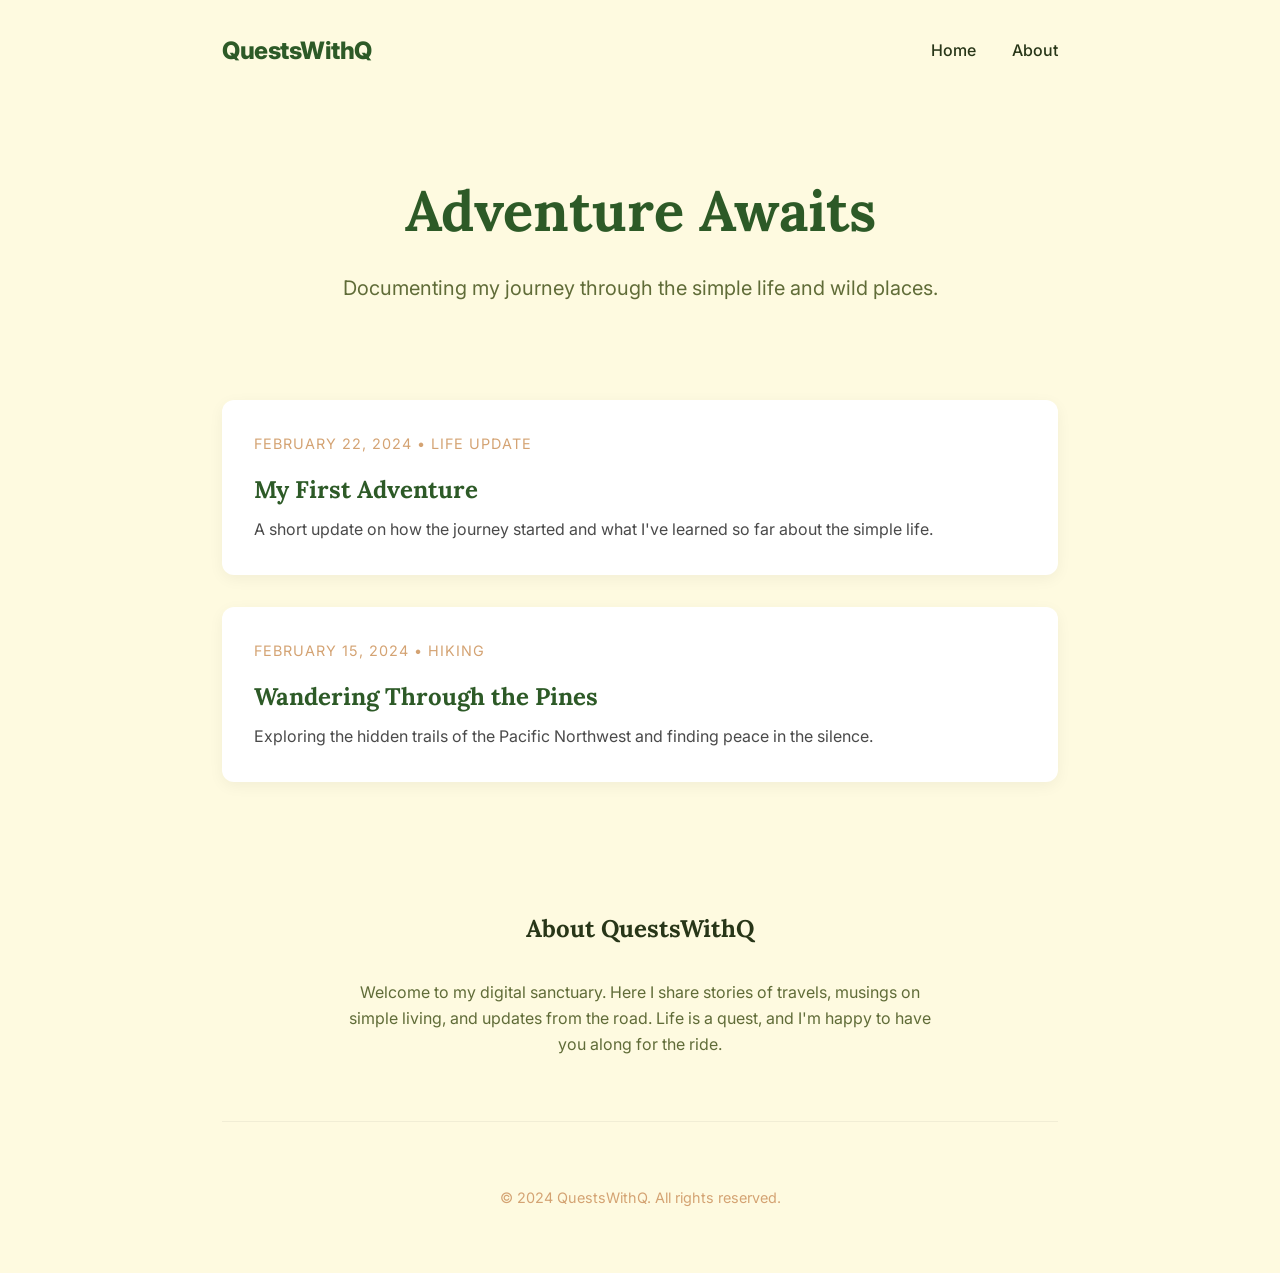
==== index.html @ 30cc7675 "initial commit" ====
<!DOCTYPE html>
<html lang="en">

<head>
    <meta charset="UTF-8">
    <meta name="viewport" content="width=device-width, initial-scale=1.0">
    <title>QuestsWithQ - My Travel Adventures</title>
    <link rel="stylesheet" href="style.css">
    <link rel="preconnect" href="https://fonts.googleapis.com">
    <link rel="preconnect" href="https://fonts.gstatic.com" crossorigin>
    <link
        href="https://fonts.googleapis.com/css2?family=Inter:wght@400;500;700;800&family=Lora:ital,wght@0,400;0,700;1,400&display=swap"
        rel="stylesheet">
</head>

<body>
    <div class="container">
        <nav>
            <a href="index.html" class="logo">QuestsWithQ</a>
            <div class="nav-links">
                <a href="index.html">Home</a>
                <a href="#about">About</a>
            </div>
        </nav>

        <header class="hero">
            <h1>Adventure Awaits</h1>
            <p>Documenting my journey through the simple life and wild places.</p>
        </header>

        <main>
            <div id="post-list" class="post-list">
                <!-- Posts are listed here. They are also loaded dynamically via app.js -->
                <a href="post.html?slug=first-adventure" class="post-card">
                    <div class="post-meta">February 22, 2024 &bull; Life Update</div>
                    <h2>My First Adventure</h2>
                    <p class="post-excerpt">A short update on how the journey started and what I've learned so far about
                        the simple life.</p>
                </a>

                <a href="post.html?slug=pines" class="post-card">
                    <div class="post-meta">February 15, 2024 &bull; Hiking</div>
                    <h2>Wandering Through the Pines</h2>
                    <p class="post-excerpt">Exploring the hidden trails of the Pacific Northwest and finding peace in
                        the silence.</p>
                </a>
            </div>
        </main>

        <section id="about" style="padding: 4rem 0; text-align: center;">
            <h2 style="margin-bottom: 2rem;">About QuestsWithQ</h2>
            <p style="max-width: 600px; margin: 0 auto; color: #606c38;">
                Welcome to my digital sanctuary. Here I share stories of travels,
                musings on simple living, and updates from the road. Life is a quest,
                and I'm happy to have you along for the ride.
            </p>
        </section>

        <footer>
            <p>&copy; 2024 QuestsWithQ. All rights reserved.</p>
        </footer>
    </div>

    <script src="app.js"></script>
</body>

</html>
---- style.css ----
:root {
    --primary: #2d5a27; /* Forest Green */
    --secondary: #d4a373; /* Warm Sand */
    --accent: #bc6c25; /* Earthy Amber */
    --bg: #fefae0; /* Creamy Paper */
    --text: #283618; /* Deep Bark */
    --white: #ffffff;
    --shadow: 0 4px 15px rgba(0, 0, 0, 0.05);
}

* {
    margin: 0;
    padding: 0;
    box-sizing: border-box;
}

body {
    font-family: 'Inter', -apple-system, BlinkMacSystemFont, "Segoe UI", Roboto, sans-serif;
    background-color: var(--bg);
    color: var(--text);
    line-height: 1.6;
    overflow-x: hidden;
}

h1, h2, h3, h4 {
    font-family: 'Lora', serif;
    font-weight: 700;
}

.container {
    max-width: 900px;
    margin: 0 auto;
    padding: 0 2rem;
}

/* Navbar */
nav {
    padding: 2rem 0;
    display: flex;
    justify-content: space-between;
    align-items: center;
}

.logo {
    font-size: 1.5rem;
    font-weight: 800;
    color: var(--primary);
    text-decoration: none;
    letter-spacing: -0.5px;
}

.nav-links a {
    text-decoration: none;
    color: var(--text);
    margin-left: 2rem;
    font-weight: 500;
    transition: color 0.3s ease;
}

.nav-links a:hover {
    color: var(--accent);
}

/* Hero Section */
.hero {
    padding: 4rem 0 6rem;
    text-align: center;
}

.hero h1 {
    font-size: 3.5rem;
    margin-bottom: 1rem;
    color: var(--primary);
}

.hero p {
    font-size: 1.25rem;
    color: #606c38;
}

/* Post Listings */
.post-list {
    display: grid;
    gap: 2rem;
    margin-bottom: 4rem;
}

.post-card {
    background: var(--white);
    padding: 2rem;
    border-radius: 12px;
    box-shadow: var(--shadow);
    transition: transform 0.3s ease, box-shadow 0.3s ease;
    text-decoration: none;
    color: inherit;
    display: block;
}

.post-card:hover {
    transform: translateY(-5px);
    box-shadow: 0 8px 25px rgba(0, 0, 0, 0.1);
}

.post-card h2 {
    margin-bottom: 0.5rem;
    color: var(--primary);
}

.post-meta {
    font-size: 0.9rem;
    color: var(--secondary);
    margin-bottom: 1rem;
    text-transform: uppercase;
    letter-spacing: 1px;
}

.post-excerpt {
    color: #4a4a4a;
}

/* Content Rendering */
.post-content {
    background: var(--white);
    padding: 4rem;
    border-radius: 12px;
    box-shadow: var(--shadow);
    margin: 2rem 0 5rem;
}

.post-content h1 {
    margin-bottom: 2rem;
    font-size: 2.5rem;
    color: var(--primary);
}

.post-content img {
    max-width: 100%;
    border-radius: 8px;
    margin: 2rem 0;
}

.post-content p {
    margin-bottom: 1.5rem;
    font-size: 1.1rem;
}

/* Footer */
footer {
    padding: 4rem 0;
    text-align: center;
    border-top: 1px solid rgba(0, 0, 0, 0.05);
    color: var(--secondary);
    font-size: 0.9rem;
}
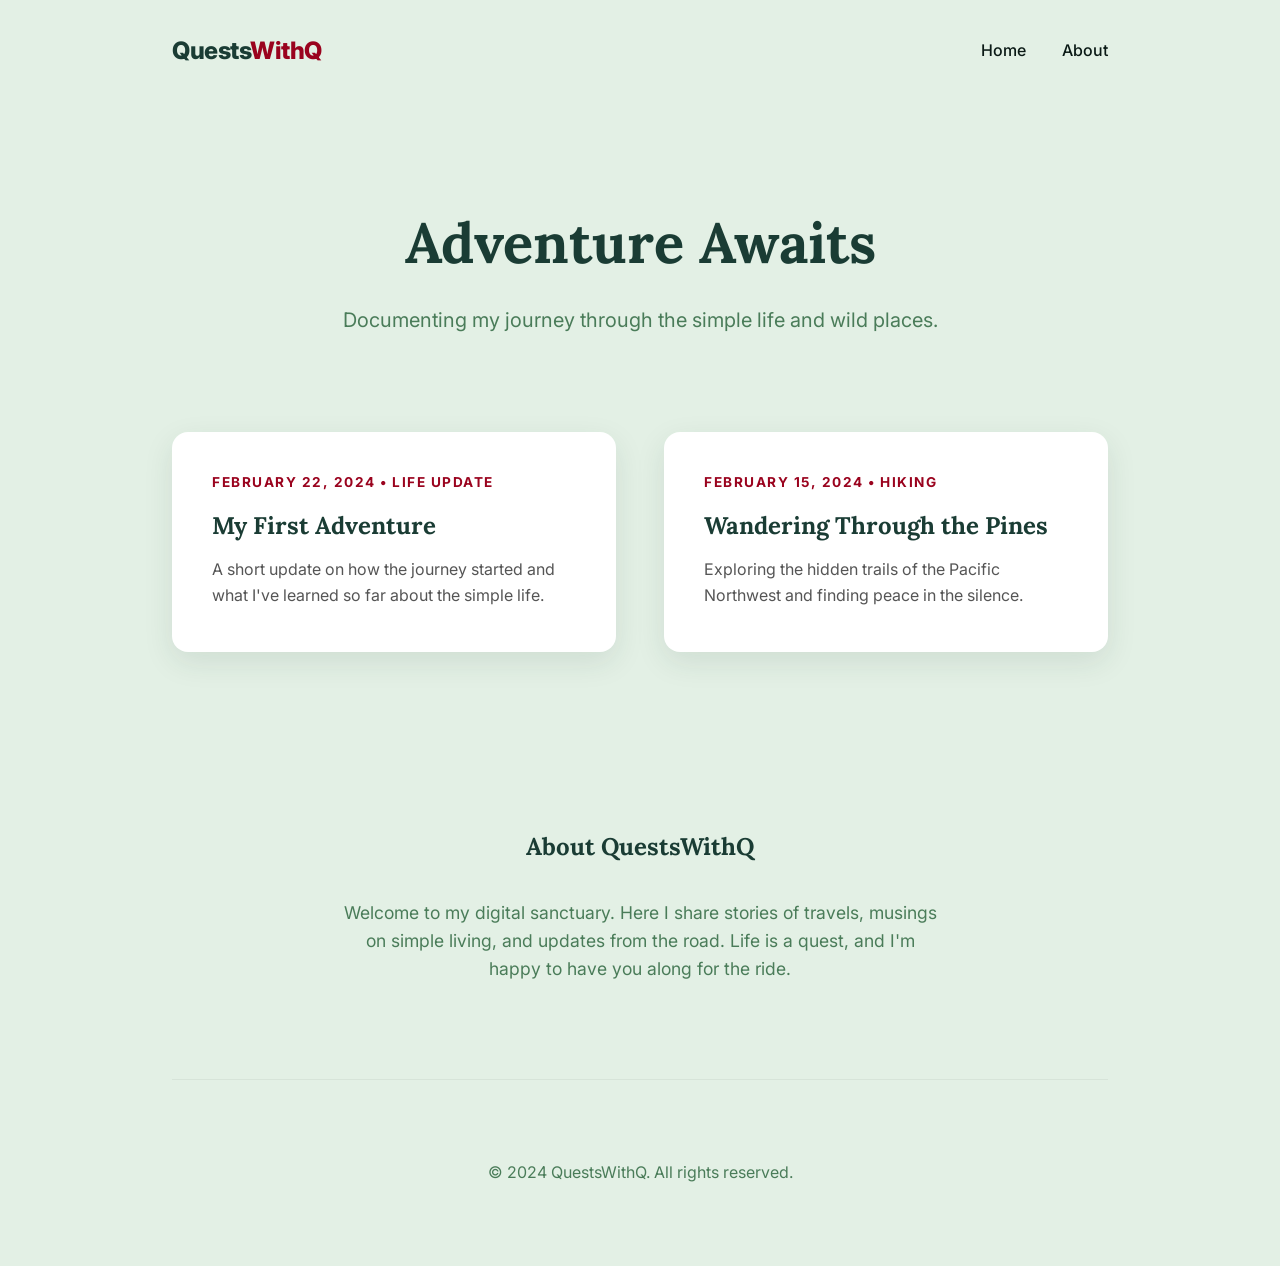
==== commit 3c6fcfcf: "Background update" ====
--- a/index.html
+++ b/index.html
@@ -16,7 +16,7 @@
 <body>
     <div class="container">
         <nav>
-            <a href="index.html" class="logo">QuestsWithQ</a>
+            <a href="index.html" class="logo">Quests<span>WithQ</span></a>
             <div class="nav-links">
                 <a href="index.html">Home</a>
                 <a href="#about">About</a>
@@ -30,16 +30,16 @@
 
         <main>
             <div id="post-list" class="post-list">
-                <!-- Posts are listed here. They are also loaded dynamically via app.js -->
+                <!-- Posts are listed here -->
                 <a href="post.html?slug=first-adventure" class="post-card">
-                    <div class="post-meta">February 22, 2024 &bull; Life Update</div>
+                    <span class="post-meta">Life Update</span>
                     <h2>My First Adventure</h2>
                     <p class="post-excerpt">A short update on how the journey started and what I've learned so far about
                         the simple life.</p>
                 </a>
 
                 <a href="post.html?slug=pines" class="post-card">
-                    <div class="post-meta">February 15, 2024 &bull; Hiking</div>
+                    <span class="post-meta">Hiking</span>
                     <h2>Wandering Through the Pines</h2>
                     <p class="post-excerpt">Exploring the hidden trails of the Pacific Northwest and finding peace in
                         the silence.</p>
@@ -47,9 +47,9 @@
             </div>
         </main>
 
-        <section id="about" style="padding: 4rem 0; text-align: center;">
+        <section id="about" style="padding: 6rem 0; text-align: center;">
             <h2 style="margin-bottom: 2rem;">About QuestsWithQ</h2>
-            <p style="max-width: 600px; margin: 0 auto; color: #606c38;">
+            <p style="max-width: 600px; margin: 0 auto; color: var(--secondary); font-size: 1.1rem;">
                 Welcome to my digital sanctuary. Here I share stories of travels,
                 musings on simple living, and updates from the road. Life is a quest,
                 and I'm happy to have you along for the ride.
@@ -57,7 +57,9 @@
         </section>
 
         <footer>
-            <p>&copy; 2024 QuestsWithQ. All rights reserved.</p>
+            <div class="container">
+                <p>&copy; 2024 QuestsWithQ. All rights reserved.</p>
+            </div>
         </footer>
     </div>
 
--- a/style.css
+++ b/style.css
@@ -1,11 +1,16 @@
 :root {
-    --primary: #2d5a27; /* Forest Green */
-    --secondary: #d4a373; /* Warm Sand */
-    --accent: #bc6c25; /* Earthy Amber */
-    --bg: #fefae0; /* Creamy Paper */
-    --text: #283618; /* Deep Bark */
+    --primary: #1a3c34;
+    /* Deep Evergreen */
+    --secondary: #4a7c59;
+    /* Forest Sage */
+    --accent: #9a031e;
+    /* Vibrant Wine Red */
+    --bg: #e3f0e5;
+    /* Distinct Soft Sage */
+    --text: #0b1a16;
     --white: #ffffff;
-    --shadow: 0 4px 15px rgba(0, 0, 0, 0.05);
+    --shadow: 0 10px 30px rgba(26, 60, 52, 0.1);
+    --transition: all 0.3s ease;
 }
 
 * {
@@ -19,16 +24,19 @@
     background-color: var(--bg);
     color: var(--text);
     line-height: 1.6;
-    overflow-x: hidden;
 }
 
-h1, h2, h3, h4 {
+h1,
+h2,
+h3,
+h4 {
     font-family: 'Lora', serif;
     font-weight: 700;
+    color: var(--primary);
 }
 
 .container {
-    max-width: 900px;
+    max-width: 1000px;
     margin: 0 auto;
     padding: 0 2rem;
 }
@@ -49,6 +57,10 @@
     letter-spacing: -0.5px;
 }
 
+.logo span {
+    color: var(--accent);
+}
+
 .nav-links a {
     text-decoration: none;
     color: var(--text);
@@ -63,79 +75,84 @@
 
 /* Hero Section */
 .hero {
-    padding: 4rem 0 6rem;
+    padding: 6rem 0;
     text-align: center;
 }
 
 .hero h1 {
     font-size: 3.5rem;
     margin-bottom: 1rem;
-    color: var(--primary);
 }
 
 .hero p {
     font-size: 1.25rem;
-    color: #606c38;
+    color: var(--secondary);
+    max-width: 600px;
+    margin: 0 auto;
 }
 
 /* Post Listings */
 .post-list {
     display: grid;
-    gap: 2rem;
-    margin-bottom: 4rem;
+    grid-template-columns: repeat(auto-fill, minmax(350px, 1fr));
+    gap: 3rem;
+    margin-bottom: 5rem;
 }
 
 .post-card {
     background: var(--white);
-    padding: 2rem;
-    border-radius: 12px;
+    padding: 2.5rem;
+    border-radius: 16px;
     box-shadow: var(--shadow);
     transition: transform 0.3s ease, box-shadow 0.3s ease;
     text-decoration: none;
     color: inherit;
-    display: block;
+    display: flex;
+    flex-direction: column;
+    border-bottom: 4px solid transparent;
 }
 
 .post-card:hover {
     transform: translateY(-5px);
-    box-shadow: 0 8px 25px rgba(0, 0, 0, 0.1);
+    box-shadow: 0 15px 35px rgba(0, 0, 0, 0.08);
+    border-bottom-color: var(--accent);
+}
+
+.post-meta {
+    font-size: 0.85rem;
+    color: var(--accent);
+    margin-bottom: 1rem;
+    text-transform: uppercase;
+    letter-spacing: 1.5px;
+    font-weight: 700;
 }
 
 .post-card h2 {
-    margin-bottom: 0.5rem;
-    color: var(--primary);
-}
-
-.post-meta {
-    font-size: 0.9rem;
-    color: var(--secondary);
     margin-bottom: 1rem;
-    text-transform: uppercase;
-    letter-spacing: 1px;
+    line-height: 1.3;
 }
 
 .post-excerpt {
-    color: #4a4a4a;
+    color: #555;
 }
 
 /* Content Rendering */
-.post-content {
+.post-content-container {
     background: var(--white);
     padding: 4rem;
-    border-radius: 12px;
+    border-radius: 20px;
     box-shadow: var(--shadow);
-    margin: 2rem 0 5rem;
+    margin: 2rem 0 6rem;
 }
 
 .post-content h1 {
     margin-bottom: 2rem;
     font-size: 2.5rem;
-    color: var(--primary);
 }
 
 .post-content img {
     max-width: 100%;
-    border-radius: 8px;
+    border-radius: 12px;
     margin: 2rem 0;
 }
 
@@ -144,11 +161,32 @@
     font-size: 1.1rem;
 }
 
+.post-content blockquote {
+    border-left: 4px solid var(--accent);
+    padding-left: 1.5rem;
+    margin: 2rem 0;
+    font-style: italic;
+    color: var(--secondary);
+}
+
 /* Footer */
 footer {
-    padding: 4rem 0;
+    padding: 5rem 0;
     text-align: center;
     border-top: 1px solid rgba(0, 0, 0, 0.05);
     color: var(--secondary);
-    font-size: 0.9rem;
 }
+
+@media (max-width: 600px) {
+    .post-list {
+        grid-template-columns: 1fr;
+    }
+
+    .hero h1 {
+        font-size: 2.5rem;
+    }
+
+    .post-content-container {
+        padding: 2rem;
+    }
+}
